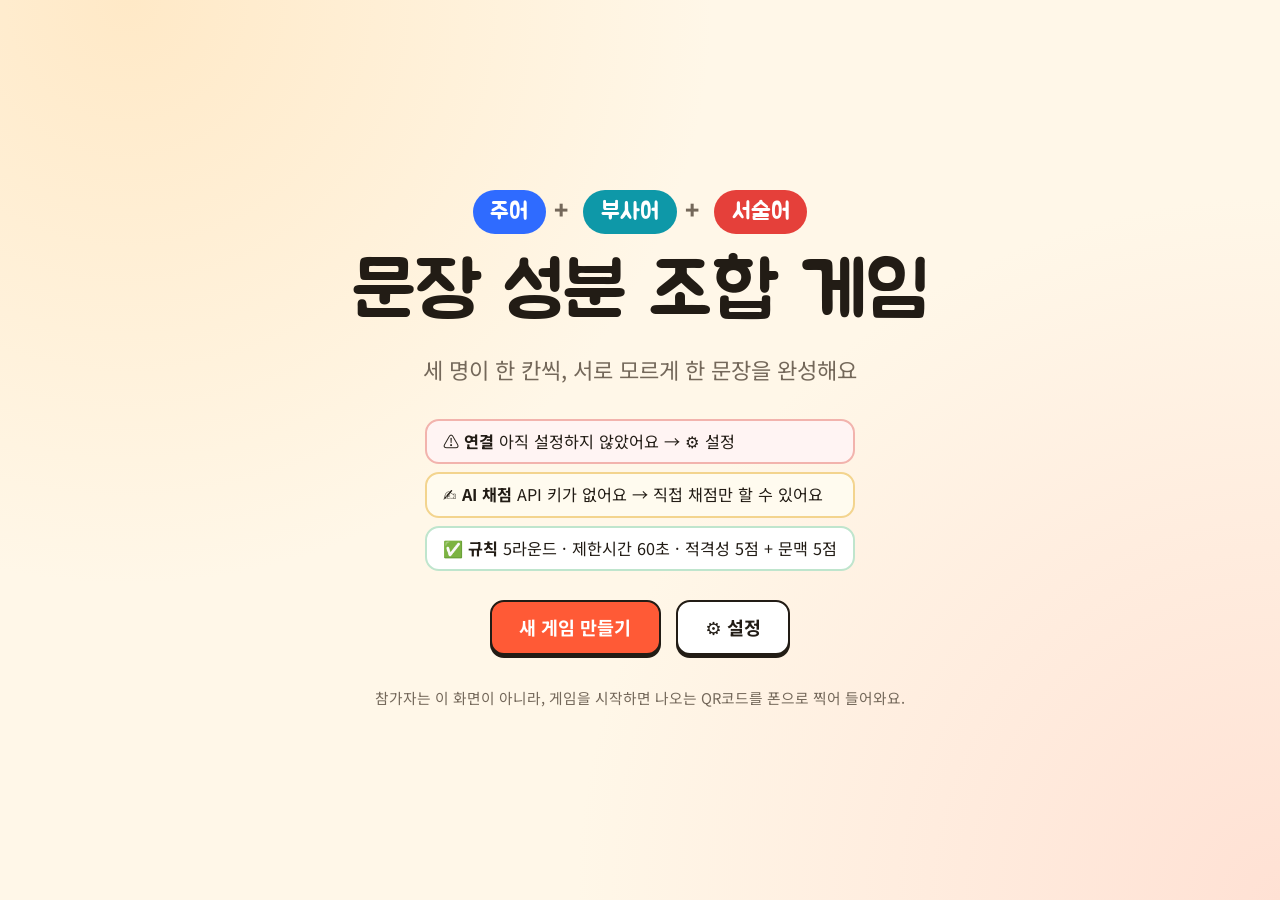
==== index.html @ 021e95ff "Add sentence-component combination game (host + phone) Classroom self-introduction game: a projector" ====
<!doctype html>
<html lang="ko">
<head>
  <meta charset="utf-8">
  <meta name="viewport" content="width=device-width, initial-scale=1">
  <title>문장 성분 조합 게임 · 진행 화면</title>
  <link rel="preconnect" href="https://fonts.googleapis.com">
  <link rel="preconnect" href="https://fonts.gstatic.com" crossorigin>
  <link rel="stylesheet" href="https://fonts.googleapis.com/css2?family=Jua&family=Noto+Sans+KR:wght@400;700;900&display=swap">
  <link rel="stylesheet" href="css/style.css">
</head>
<body class="host" data-view="home">
  <!-- 진행 중일 때 위쪽 작은 도구 막대 -->
  <header id="topbar" class="topbar" hidden></header>

  <!-- 메인 무대 -->
  <main id="stage" class="stage"></main>

  <!-- 다른 창에서 진행 중일 때 -->
  <div id="passive" class="overlay" hidden>
    <div class="modal modal-small">
      <h2>다른 창에서 진행 중이에요</h2>
      <p>이 방은 다른 브라우저 탭(또는 다른 컴퓨터)의 진행 화면이 맡고 있어요.<br>타이머와 봇이 두 번 돌지 않도록 한 화면에서만 진행해요.</p>
      <div class="modal-actions">
        <button class="btn btn-primary" data-act="takeover">이 창에서 진행하기</button>
      </div>
    </div>
  </div>

  <div id="modal" class="overlay" hidden></div>
  <div id="toast" class="toast" hidden></div>

  <script src="lib/qrcode.js"></script>
  <script src="js/common.js"></script>
  <script src="js/store.js"></script>
  <script src="js/ai.js"></script>
  <script src="js/host.js"></script>
</body>
</html>
---- css/style.css ----
/* 문장 성분 조합 게임 — 호스트(빔프로젝터)와 참가자(폰) 공통 스타일 */
:root {
  --bg: #FFF7E8;
  --bg2: #FCEBD0;
  --card: #FFFFFF;
  --ink: #221C15;
  --muted: #74685A;
  --line: #EADBC2;
  --accent: #FF5A36;
  --accent-dark: #E04522;
  --ok: #1F9D55;
  --warn: #B86E00;
  --bad: #D63A2F;
  /* 문장 성분 색 */
  --p-subj: #2F6BFF;
  --p-pred: #E5403A;
  --p-obj: #15A058;
  --p-comp: #8A4FE0;
  --p-adn: #EC8600;
  --p-adv: #0E98A8;
  --p-ind: #6B7280;
  --radius: 18px;
  --shadow: 0 4px 0 rgba(34, 28, 21, .07), 0 12px 28px rgba(34, 28, 21, .08);
  --font: 'Noto Sans KR', 'Apple SD Gothic Neo', 'Malgun Gothic', system-ui, sans-serif;
  --display: 'Jua', 'Noto Sans KR', 'Apple SD Gothic Neo', 'Malgun Gothic', sans-serif;
}

* { box-sizing: border-box; }
html, body { margin: 0; padding: 0; }
body {
  background: var(--bg);
  color: var(--ink);
  font-family: var(--font);
  line-height: 1.45;
  -webkit-font-smoothing: antialiased;
  word-break: keep-all;
  overflow-wrap: anywhere;
}
[hidden] { display: none !important; }
button, input, select, textarea { font: inherit; color: inherit; }
.muted { color: var(--muted); }
.small { font-size: .85em; }

/* 성분 색 */
.part-subj { --pc: var(--p-subj); }
.part-pred { --pc: var(--p-pred); }
.part-obj  { --pc: var(--p-obj); }
.part-comp { --pc: var(--p-comp); }
.part-adn  { --pc: var(--p-adn); }
.part-adv  { --pc: var(--p-adv); }
.part-ind  { --pc: var(--p-ind); }
.part-etc  { --pc: var(--muted); }

.chip {
  display: inline-flex; align-items: center; gap: .25em;
  padding: .2em .75em;
  border-radius: 999px;
  background: var(--pc, var(--muted));
  color: #fff;
  font-family: var(--display);
  font-weight: 400;
  white-space: nowrap;
}
.plus { margin: 0 .35em; color: var(--muted); font-weight: 900; }

/* 버튼 */
.btn {
  display: inline-flex; align-items: center; justify-content: center; gap: .4em;
  padding: .6em 1.2em;
  border: 2px solid var(--ink);
  border-radius: 14px;
  background: var(--card);
  color: var(--ink);
  font-weight: 700;
  cursor: pointer;
  box-shadow: 0 3px 0 var(--ink);
  transition: transform .06s, box-shadow .06s, background .15s;
  white-space: nowrap;
}
.btn:hover { background: #FFF1E6; }
.btn:active { transform: translateY(3px); box-shadow: 0 0 0 var(--ink); }
.btn:disabled { opacity: .45; cursor: not-allowed; transform: none; box-shadow: 0 3px 0 var(--ink); }
.btn-primary { background: var(--accent); color: #fff; border-color: var(--ink); }
.btn-primary:hover { background: var(--accent-dark); }
.btn-lg { font-size: 1.25em; padding: .65em 1.5em; }
.btn-sm { font-size: .9em; padding: .4em .8em; border-radius: 10px; box-shadow: 0 2px 0 var(--ink); }
.btn-xs { font-size: .85em; padding: .15em .55em; border-radius: 8px; box-shadow: 0 2px 0 var(--ink); }
.btn-block { width: 100%; }
.btn-ghost { border-color: var(--line); box-shadow: none; background: transparent; color: var(--muted); }

.spinner {
  display: inline-block; width: 1.2em; height: 1.2em;
  border: .2em solid var(--line); border-top-color: var(--accent);
  border-radius: 50%; animation: spin .8s linear infinite; vertical-align: -.2em;
}
@keyframes spin { to { transform: rotate(360deg); } }
@keyframes pop { from { opacity: 0; transform: translateY(14px) scale(.96); } to { opacity: 1; transform: none; } }
@keyframes pulse { 50% { transform: scale(1.06); } }

.toast {
  position: fixed; left: 50%; bottom: 24px; transform: translateX(-50%);
  background: var(--ink); color: #fff;
  padding: .7em 1.2em; border-radius: 12px;
  z-index: 100; max-width: min(92vw, 720px); text-align: center;
  box-shadow: 0 10px 30px rgba(0, 0, 0, .25);
  animation: pop .2s ease-out;
}
.toast-error { background: var(--bad); }
body.host .toast { top: 3.2em; bottom: auto; right: 1em; left: auto; transform: none; }
.toast-warn { background: var(--warn); }

.conn-banner {
  position: sticky; top: 0; z-index: 50;
  background: var(--bad); color: #fff; text-align: center; padding: .5em;
  font-weight: 700;
}

/* =========================================================== 호스트 */
body.host {
  font-size: clamp(14px, 1.15vw, 30px);
  min-height: 100vh;
  overflow: hidden;
  background:
    radial-gradient(circle at 10% 0%, #FFE9C7 0, transparent 40%),
    radial-gradient(circle at 100% 100%, #FFE1D4 0, transparent 45%),
    var(--bg);
}
body.host[data-view="home"] { overflow: auto; }

.topbar {
  position: fixed; top: 0; left: 0; right: 0; z-index: 20;
  display: flex; justify-content: space-between; align-items: center; gap: 1em;
  padding: .35em .8em;
  font-size: max(12px, .75em);
  background: rgba(255, 247, 232, .85);
  border-bottom: 1px solid var(--line);
  backdrop-filter: blur(6px);
}
.tb-left, .tb-right { display: flex; gap: .4em; align-items: center; flex-wrap: wrap; }
.tb-item { padding: .15em .6em; border-radius: 8px; background: var(--card); border: 1px solid var(--line); }
.tb-local { background: #FFF1C2; border-color: #F0D27A; }
.tb-bad { background: var(--bad); color: #fff; border-color: var(--bad); animation: pulse 1s infinite; }
.tb-btn {
  border: 1px solid var(--line); background: var(--card); border-radius: 8px;
  padding: .2em .6em; cursor: pointer;
}
.tb-btn:hover { background: #FFF1E6; }

.stage {
  height: 100vh;
  padding: calc(2.6em + 1vh) 3vw 2.5vh;
  display: flex; flex-direction: column;
}
body.host[data-view="home"] .stage { height: auto; min-height: 100vh; padding-top: 4vh; }
.stage > section { flex: 1; min-height: 0; display: flex; flex-direction: column; }
[data-fit] { position: relative; }

.stage-title { font-family: var(--display); font-weight: 400; font-size: 3.2em; margin: 0; text-align: center; line-height: 1.2; }
.stage-sub { text-align: center; color: var(--muted); font-size: 1.3em; margin: .3em 0 0; }
.stage-actions { display: flex; justify-content: center; gap: 1em; margin-top: auto; padding-top: 1.5vh; flex-wrap: wrap; }

/* 처음 화면 */
.home { align-items: center; justify-content: center; text-align: center; gap: 1.2em; padding: 2vh 0; }
.home-chips { font-size: 1.6em; }
.home-title { font-family: var(--display); font-weight: 400; font-size: clamp(36px, 5.2em, 130px); margin: 0; line-height: 1.1; }
.home-sub { font-size: 1.5em; color: var(--muted); margin: 0; }
.home-checks { display: grid; gap: .5em; text-align: left; margin-top: 1em; font-size: 1.1em; }
.check { background: var(--card); border: 2px solid var(--line); border-radius: 14px; padding: .55em 1em; }
.check.ok { border-color: #BFE5CD; }
.check.warn { border-color: #F3D48E; background: #FFFBEF; }
.check.bad { border-color: #F2B3AD; background: #FFF4F3; }
.home-actions { display: flex; gap: 1em; margin-top: .8em; }
.home-foot { color: var(--muted); }

/* 대기실 */
.lobby { flex-direction: row !important; gap: 4vw; align-items: stretch; }
.lobby-left { display: flex; flex-direction: column; align-items: center; justify-content: center; flex: 0 0 auto; }
.qr {
  background: #fff; border-radius: 24px; padding: 1.2vh;
  box-shadow: var(--shadow); border: 3px solid var(--ink);
  width: min(58vh, 40vw); aspect-ratio: 1;
}
.qr svg { width: 100%; height: 100%; display: block; }
.lobby-join { font-size: 1.6em; font-weight: 700; margin: .8em 0 .2em; }
.lobby-code { font-size: 1.3em; color: var(--muted); margin: 0; }
.lobby-code b { font-family: var(--display); font-size: 1.6em; color: var(--ink); letter-spacing: .1em; }
.lobby-right { flex: 1; display: flex; flex-direction: column; min-width: 0; }
.lobby-title { font-family: var(--display); font-weight: 400; font-size: 3.6em; margin: 0; line-height: 1.15; }
.lobby-count { font-size: 2em; margin: .2em 0 .5em; }
.lobby-count b { font-family: var(--display); font-size: 1.8em; color: var(--accent); font-weight: 400; }
.name-cloud { display: flex; flex-wrap: wrap; gap: .5em; align-content: flex-start; overflow: auto; flex: 1; min-height: 0; }
.name-chip {
  font-size: 1.45em; font-weight: 700; padding: .25em .8em;
  background: var(--card); border: 2px solid var(--ink); border-radius: 999px;
  animation: pop .3s ease-out both;
}

/* 조 발표 */
.teams .stage-title { margin-top: 1vh; }
.team-grid {
  display: grid; grid-template-columns: repeat(var(--cols, 3), minmax(0, 1fr)); grid-auto-rows: minmax(0, 1fr);
  gap: 1.4vh 1.2vw; margin-top: 2vh; flex: 1; min-height: 0; overflow: auto;
}
.team-card {
  background: var(--card); border: 3px solid var(--ink); border-radius: var(--radius);
  padding: .45em .8em .6em; box-shadow: var(--shadow);
  display: flex; flex-direction: column; align-items: center; justify-content: center; gap: .2em;
  overflow: hidden;
  animation: pop .35s ease-out both; animation-delay: calc(var(--i) * 60ms);
}
.team-no { font-family: var(--display); font-size: 1.6em; color: var(--accent); line-height: 1.1; }
.team-names { display: flex; flex-wrap: wrap; justify-content: center; gap: .25em .7em; font-size: 1.2em; font-weight: 700; }

/* 라운드 입력 */
.round { align-items: center; text-align: center; }
.round-no { font-family: var(--display); font-size: 2em; color: var(--accent); letter-spacing: .05em; }
.round-no small { color: var(--muted); font-size: .6em; }
.round-no-sm { font-size: 1.4em; }
.situation {
  font-family: var(--display); font-size: 3.4em; line-height: 1.3;
  max-width: 85vw; margin: .3em auto .4em;
  padding: .4em .9em; background: var(--card); border-radius: 24px; border: 3px solid var(--ink);
  box-shadow: var(--shadow);
}
.situation-sm { font-size: 1.6em; margin: 0; padding: .3em .8em; border-width: 2px; box-shadow: none; }
.structure { font-size: 2.6em; margin: .2em 0 .4em; }
.chip-lg { padding: .15em .8em; }
.timer-wrap { display: flex; flex-direction: column; align-items: center; gap: .4em; }
.timer { font-family: var(--display); font-size: 7em; line-height: 1; min-width: 2.5em; }
.timer.urgent { color: var(--bad); animation: pulse 1s infinite; }
.timer-bar { width: 40vw; height: 14px; background: var(--line); border-radius: 99px; overflow: hidden; }
.timer-bar > div { height: 100%; background: var(--accent); width: 100%; transition: width .25s linear; }
.progress { margin-top: 1.2vh; width: 100%; }
.progress-total { font-size: 1.3em; margin-bottom: .4em; }
.progress-total b { font-family: var(--display); font-size: 1.4em; color: var(--accent); font-weight: 400; }
.progress-teams { display: flex; flex-wrap: wrap; justify-content: center; gap: .5em; }
.pt { display: inline-flex; align-items: center; gap: .25em; background: var(--card); border: 2px solid var(--line); border-radius: 12px; padding: .2em .6em; font-size: 1.1em; }
.pt b { margin-right: .2em; }
.pt i { width: .8em; height: .8em; border-radius: 50%; background: var(--line); display: inline-block; }
.pt i.on { background: var(--ok); }
.pt i.gone { background: transparent; border: 2px dashed var(--line); }
.pt-done { border-color: var(--ok); background: #EFFAF3; }

/* 문장 카드(공개, 결과) */
.reveal-head { display: flex; align-items: center; gap: 1em; justify-content: center; }
.sgrid {
  display: grid; grid-template-columns: repeat(var(--cols, 2), minmax(0, 1fr)); grid-auto-rows: minmax(0, 1fr);
  gap: 1.2vh 1.2vw; margin-top: 1.5vh; flex: 1; min-height: 0; overflow: auto;
}
.scard {
  background: var(--card); border: 3px solid var(--ink); border-radius: var(--radius);
  padding: .5em .7em .55em; box-shadow: var(--shadow);
  display: flex; flex-direction: column; gap: .35em; min-height: 0; overflow: hidden;
  animation: pop .4s ease-out both; animation-delay: calc(var(--i) * 140ms);
}
.scard-top { display: flex; align-items: center; gap: .6em; }
.team-tag { font-family: var(--display); font-size: 1.25em; background: var(--ink); color: #fff; padding: .05em .6em; border-radius: 10px; }
.score-badge { font-family: var(--display); font-size: 1.5em; color: var(--accent); margin-left: auto; order: 2; }
.score-detail { color: var(--muted); font-size: .95em; order: 1; margin-left: auto; }
.pieces { display: flex; gap: .45em; flex: 1 0 auto; }
.piece {
  flex: 1 1 0; min-width: 0;
  display: flex; flex-direction: column; align-items: center; justify-content: center; text-align: center;
  border-radius: 12px; padding: .3em .35em;
  background: color-mix(in srgb, var(--pc) 10%, white);
  border: 2px solid var(--pc);
}
.piece-part { font-size: .8em; font-weight: 700; color: var(--pc); }
.piece-text { font-size: 1.75em; font-weight: 900; line-height: 1.2; }
.piece-who { font-size: .95em; color: var(--muted); margin-top: .1em; font-weight: 700; }
.piece.is-empty { background: repeating-linear-gradient(45deg, #fff, #fff 6px, #F5EFE4 6px, #F5EFE4 12px); border-style: dashed; }
.piece.is-empty .piece-text { color: #B9AC98; font-weight: 700; font-size: 1.3em; }
.scard-reason { font-size: 1.1em; color: var(--ink); background: var(--bg); border-radius: 10px; padding: .25em .6em; }

/* 채점표 */
.scoring-head { display: flex; flex-direction: column; align-items: center; gap: .5em; }
.ai-status { font-size: 1.2em; padding: .4em 1em; border-radius: 12px; background: var(--card); border: 2px solid var(--line); text-align: center; }
.ai-status.ok { border-color: #BFE5CD; background: #EFFAF3; }
.ai-status.error { border-color: #F2B3AD; background: #FFF4F3; color: var(--bad); }
.ai-status.loading { border-color: #F3D48E; background: #FFFBEF; }
.table-wrap { flex: 1; min-height: 0; overflow: auto; margin-top: 1.5vh; }
.score-table, .all-table { width: 100%; border-collapse: separate; border-spacing: 0 .3em; }
.score-table th, .all-table th { color: var(--muted); font-weight: 700; text-align: left; padding: 0 .5em; font-size: .85em; }
.score-table th small, .all-table th small { font-weight: 400; margin-left: .15em; }
.score-table td, .all-table td { background: var(--card); padding: .25em .5em; border-top: 2px solid var(--line); border-bottom: 2px solid var(--line); vertical-align: middle; }
.score-table td:first-child, .all-table td:first-child { border-left: 2px solid var(--line); border-radius: 12px 0 0 12px; }
.score-table td:last-child, .all-table td:last-child { border-right: 2px solid var(--line); border-radius: 0 12px 12px 0; }
.st-team { font-family: var(--display); font-size: 1.3em; white-space: nowrap; }
.st-sent { font-weight: 700; font-size: 1.15em; }
.st-sum { font-family: var(--display); font-size: 1.4em; color: var(--accent); text-align: center; white-space: nowrap; }
.w { color: var(--pc); border-bottom: 3px solid var(--pc); padding: 0 .05em; }
.w.is-empty { color: #B9AC98; border-bottom-style: dashed; }
.score-table input.num { width: 2.6em; font-size: 1.2em; text-align: center; padding: .05em; border: 2px solid var(--ink); border-radius: .4em; }
.score-table input.reason { width: 100%; min-width: 12em; padding: .3em .5em; border: 2px solid var(--line); border-radius: 10px; }

/* 순위 */
.rank-list {
  list-style: none; padding: 0; margin: 2vh auto 0; width: min(100%, 1500px);
  display: flex; flex-direction: column; gap: .7vh; flex: 1; min-height: 0; overflow: auto;
}
/* 넘쳐도 위가 잘리지 않게 auto 여백으로 가운데 맞춤 */
.rank-row:first-child { margin-top: auto; }
.rank-row:last-child { margin-bottom: auto; }
.rank-row {
  display: grid; grid-template-columns: 1.6em 2.6em minmax(6em, 1.2fr) 2fr 3.2em 2.4em; align-items: center; gap: .7em;
  background: var(--card); border: 2px solid var(--line); border-radius: .5em; padding: .3em .7em;
  line-height: 1.2;
  animation: pop .4s ease-out both; animation-delay: calc(var(--i) * 90ms);
}
.rank-row.is-first { border: 3px solid var(--accent); background: #FFF3EC; }
.rank-no { font-family: var(--display); font-size: 1.4em; text-align: center; }
.rank-team { font-family: var(--display); font-size: 1.2em; }
.rank-names { color: var(--muted); font-size: .75em; overflow: hidden; text-overflow: ellipsis; white-space: nowrap; }
.rank-bar { height: .7em; background: var(--bg2); border-radius: 99px; overflow: hidden; }
.rank-bar > span { display: block; height: 100%; background: var(--accent); border-radius: 99px; animation: grow .9s ease-out both; transform-origin: left; }
@keyframes grow { from { transform: scaleX(0); } }
.rank-total { font-family: var(--display); font-size: 1.15em; text-align: right; }
.rank-delta { color: var(--ok); font-weight: 900; font-size: .85em; }

/* 최종 */
.final-tabs { display: flex; justify-content: center; gap: .8em; }
.final-body { flex: 1; min-height: 0; display: flex; flex-direction: column; margin-top: 1.5vh; }
.winner { text-align: center; animation: pop .5s ease-out both; }
.winner-emoji { font-size: 4.5em; line-height: 1; margin-bottom: .2em; animation: pulse 1.6s infinite; }
.winner-title { font-family: var(--display); font-size: 4.2em; color: var(--accent); line-height: 1.15; }
.winner-names { font-size: 1.6em; font-weight: 700; }
.winner-score { font-size: 1.3em; color: var(--muted); }
.final-rank { flex-direction: row !important; gap: 3vw; align-items: stretch; }
.final-rank .winner { flex: 0 0 34%; display: flex; flex-direction: column; justify-content: center; }
.final-rank .rank-list { margin: 0; }
.story-tabs { display: flex; justify-content: center; flex-wrap: wrap; gap: .4em; }
.story { flex: 1; min-height: 0; overflow: auto; margin-top: 1.5vh; background: var(--card); border: 3px solid var(--ink); border-radius: var(--radius); padding: 1em 1.4em; box-shadow: var(--shadow); }
.story-head { font-size: 1.8em; font-family: var(--display); margin-bottom: .3em; }
.story-head b { font-weight: 400; color: var(--accent); }
.story-head .muted { font-family: var(--font); font-size: .6em; margin-left: .5em; }
.story-line { padding: .45em 0; border-top: 1px dashed var(--line); }
.story-sit { color: var(--muted); font-size: 1.15em; }
.story-sent { font-size: 2em; font-weight: 900; line-height: 1.35; }
.story-score { font-family: var(--display); font-weight: 400; color: var(--accent); font-size: .7em; margin-left: .5em; }
.story-nav { display: flex; justify-content: space-between; margin-top: .8em; }
.all-table { font-size: 1em; }
.all-table td { font-weight: 700; }
.mini-score { color: var(--accent); font-weight: 900; white-space: nowrap; }

/* 모달 */
.overlay {
  position: fixed; inset: 0; z-index: 40;
  background: rgba(34, 28, 21, .45);
  display: flex; align-items: center; justify-content: center; padding: 3vh 3vw;
}
.modal {
  background: var(--bg); border: 3px solid var(--ink); border-radius: 22px;
  box-shadow: 0 20px 60px rgba(0, 0, 0, .3);
  width: min(560px, 100%); max-height: 100%; display: flex; flex-direction: column;
  font-size: 16px;
}
.modal-wide { width: min(980px, 100%); }
.modal-small { padding: 1.5em; text-align: center; }
.modal-small h2 { margin-top: 0; }
.modal-head { display: flex; align-items: center; justify-content: space-between; padding: .9em 1.2em .5em; }
.modal-head h2 { margin: 0; font-family: var(--display); font-weight: 400; font-size: 1.6em; }
.modal-head .x { border: 0; background: none; font-size: 1.4em; cursor: pointer; }
.modal-body { padding: 0 1.2em 1em; overflow: auto; }
.modal-actions { display: flex; justify-content: flex-end; gap: .6em; padding: .8em 1.2em 1.1em; border-top: 1px solid var(--line); }
.modal-small .modal-actions { justify-content: center; border: 0; }
.modal-qr { width: min(720px, 100%); }
.qr-big { width: min(62vh, 86vw); margin: 0 auto; }
.qr-url { font-size: 12px; color: var(--muted); text-align: center; word-break: break-all; padding: 0 1.2em; }

.settings section { background: var(--card); border: 2px solid var(--line); border-radius: 16px; padding: .8em 1em; margin-bottom: .9em; }
.settings h3 { margin: 0 0 .5em; font-size: 1.1em; }
.settings h3 small { font-weight: 400; color: var(--muted); }
.field { margin: .5em 0; }
.field.indent { margin-left: 1.8em; }
.field > label { display: block; font-weight: 700; margin-bottom: .25em; }
.field > label small { font-weight: 400; color: var(--muted); }
.row { display: flex; gap: .5em; align-items: center; flex-wrap: wrap; }
.settings input[type=url], .settings input[type=password], .settings input[type=text], .settings select, .settings textarea {
  flex: 1; min-width: 12em; padding: .5em .7em; border: 2px solid var(--line); border-radius: 10px; background: #fff;
}
.settings textarea { width: 100%; resize: vertical; }
.settings input[type=number] { width: 5em; padding: .4em; border: 2px solid var(--line); border-radius: 10px; text-align: center; }
.rules label { margin-right: 1em; }
.radio { display: flex; gap: .6em; align-items: flex-start; margin: .4em 0; cursor: pointer; }
.radio input { margin-top: .35em; }
.result { margin: .3em 0 0; min-height: 1.2em; font-size: .95em; }
.result.ok { color: var(--ok); }
.result.bad { color: var(--bad); }
.re-row { display: flex; gap: .6em; align-items: flex-start; padding: .6em 0; border-top: 1px dashed var(--line); }
.re-row:first-child { border-top: 0; }
.re-no { font-family: var(--display); font-size: 1.4em; width: 1.4em; text-align: center; color: var(--accent); }
.re-main { flex: 1; display: flex; flex-direction: column; gap: .4em; }
.re-parts { display: flex; align-items: center; gap: .3em; flex-wrap: wrap; }
.re-parts select { min-width: 0 !important; flex: 0 0 auto !important; padding: .3em .4em !important; }
.re-del { margin-top: .3em; }
.check-line { display: flex; gap: .5em; align-items: center; margin: .6em 0; }
.bot-row { display: flex; gap: .4em; align-items: center; flex-wrap: wrap; font-weight: 700; }
.pp-count { margin: .6em 0; }
.pp-team { margin: .4em 0; display: flex; flex-wrap: wrap; gap: .35em; align-items: center; }
.pp-team > b { min-width: 4em; }
.pp-chip { display: inline-flex; align-items: center; gap: .3em; background: var(--card); border: 2px solid var(--line); border-radius: 999px; padding: .1em .3em .1em .7em; }
.pp-chip.is-bot { background: #F1F4FF; }
.pp-x { border: 0; background: var(--line); border-radius: 50%; width: 1.4em; height: 1.4em; cursor: pointer; font-size: .8em; }
.pp-x:hover { background: var(--bad); color: #fff; }

/* =========================================================== 참가자(폰) */
body.player { font-size: 17px; min-height: 100vh; min-height: 100dvh; }
.p-wrap { max-width: 520px; margin: 0 auto; padding: 14px 16px 40px; display: flex; flex-direction: column; gap: 14px; }
.p-card { background: var(--card); border: 2px solid var(--ink); border-radius: 20px; padding: 18px; box-shadow: 0 4px 0 var(--ink); }
.p-center { text-align: center; }
.p-center h2 { font-family: var(--display); font-weight: 400; font-size: 1.8em; margin: .1em 0 .2em; }
.p-center p { margin: .3em 0; color: var(--muted); }
.big-emoji { font-size: 3.2em; line-height: 1.1; }
.p-look { animation: pop .3s ease-out both; }
.p-hero { text-align: center; padding: 18px 0 4px; }
.p-logo { font-family: var(--display); font-size: 2.4em; line-height: 1.1; }
.p-sub { color: var(--muted); margin: .5em 0 0; }
.p-label { display: block; font-weight: 900; font-size: 1.15em; margin-bottom: .4em; }
.p-input {
  width: 100%; font-size: 20px; padding: .6em .7em;
  border: 2px solid var(--ink); border-radius: 14px; background: #fff;
  outline: none;
}
.p-input:focus { border-color: var(--accent); box-shadow: 0 0 0 4px rgba(255, 90, 54, .18); }
.p-help { color: var(--muted); font-size: .85em; margin: .4em 0 .9em; }
.p-error { color: var(--bad); font-weight: 700; margin: 0 0 .8em; }
.p-note { background: #FFF4F3; color: var(--bad); border-radius: 10px; padding: .5em .7em; margin: 0 0 .8em; font-weight: 700; }
.p-room { text-align: center; color: var(--muted); font-size: .9em; }
.p-room b { letter-spacing: .1em; color: var(--ink); }
.p-top { display: flex; align-items: center; justify-content: space-between; }
.p-me { font-weight: 900; font-size: 1.1em; }
.team-pill { font-family: var(--display); background: var(--ink); color: #fff; padding: .15em .8em; border-radius: 999px; font-size: 1.15em; }
.p-kicker { margin: 0 !important; }
.p-team { background: var(--bg); border-radius: 16px; padding: 12px; text-align: center; }
.p-team-no { font-family: var(--display); font-size: 2.6em; color: var(--accent); line-height: 1.1; }
.p-team-list { list-style: none; padding: 0; margin: .3em 0 0; display: flex; flex-wrap: wrap; justify-content: center; gap: .35em; }
.p-team-list li { background: #fff; border: 2px solid var(--line); border-radius: 999px; padding: .1em .7em; font-weight: 700; }
.p-team-list li.is-me { border-color: var(--accent); }
.p-timer { position: sticky; top: 0; z-index: 5; text-align: center; font-family: var(--display); font-size: 1.5em; background: var(--bg); padding: 4px 0; }
.p-timer:empty { display: none; }
.p-timer.urgent { color: var(--bad); }
.p-round { text-align: center; color: var(--accent); font-family: var(--display); font-size: 1.1em; margin-bottom: -6px; }
.p-situation { text-align: center; color: var(--muted); font-size: .95em; padding: 0 6px; }
.p-chips { display: flex; justify-content: center; align-items: center; flex-wrap: wrap; gap: 2px; font-size: .95em; }
.p-chips .chip.is-other { opacity: .35; }
.p-chips .chip.is-mine { box-shadow: 0 0 0 3px #fff, 0 0 0 5px var(--pc); }
.p-field { margin-bottom: 14px; }
.p-field-label { display: flex; align-items: baseline; gap: .5em; margin-bottom: .2em; }
.p-part { font-family: var(--display); font-size: 1.7em; color: var(--pc); }
.p-q { font-weight: 700; color: var(--ink); }
.p-hint { margin: 0 0 .5em; font-size: .9em; color: var(--muted); }
.p-field .p-input { border-color: var(--pc); }
.p-tip { font-size: .85em; color: var(--muted); margin: 0 0 12px; }
.p-done { margin: 12px 0; display: flex; flex-direction: column; gap: 6px; align-items: center; }
.p-done-item { font-weight: 900; font-size: 1.2em; }
.p-done-item .chip { font-size: .75em; }
.p-score { margin-top: 10px; font-size: 1.15em; }
.p-score b { color: var(--accent); }

@media (max-width: 380px) {
  body.player { font-size: 16px; }
  .p-wrap { padding: 10px 12px 30px; }
}

/* 노트북 화면이 작을 때(창 크기) 대기실 세로 배치 */
@media (max-aspect-ratio: 1/1) {
  .lobby { flex-direction: column !important; }
  .qr { width: min(46vh, 80vw); }
}
.final-tabs { align-items: center; }
.final-del { position: absolute; right: 3vw; border-color: var(--line); box-shadow: none; color: var(--muted); }
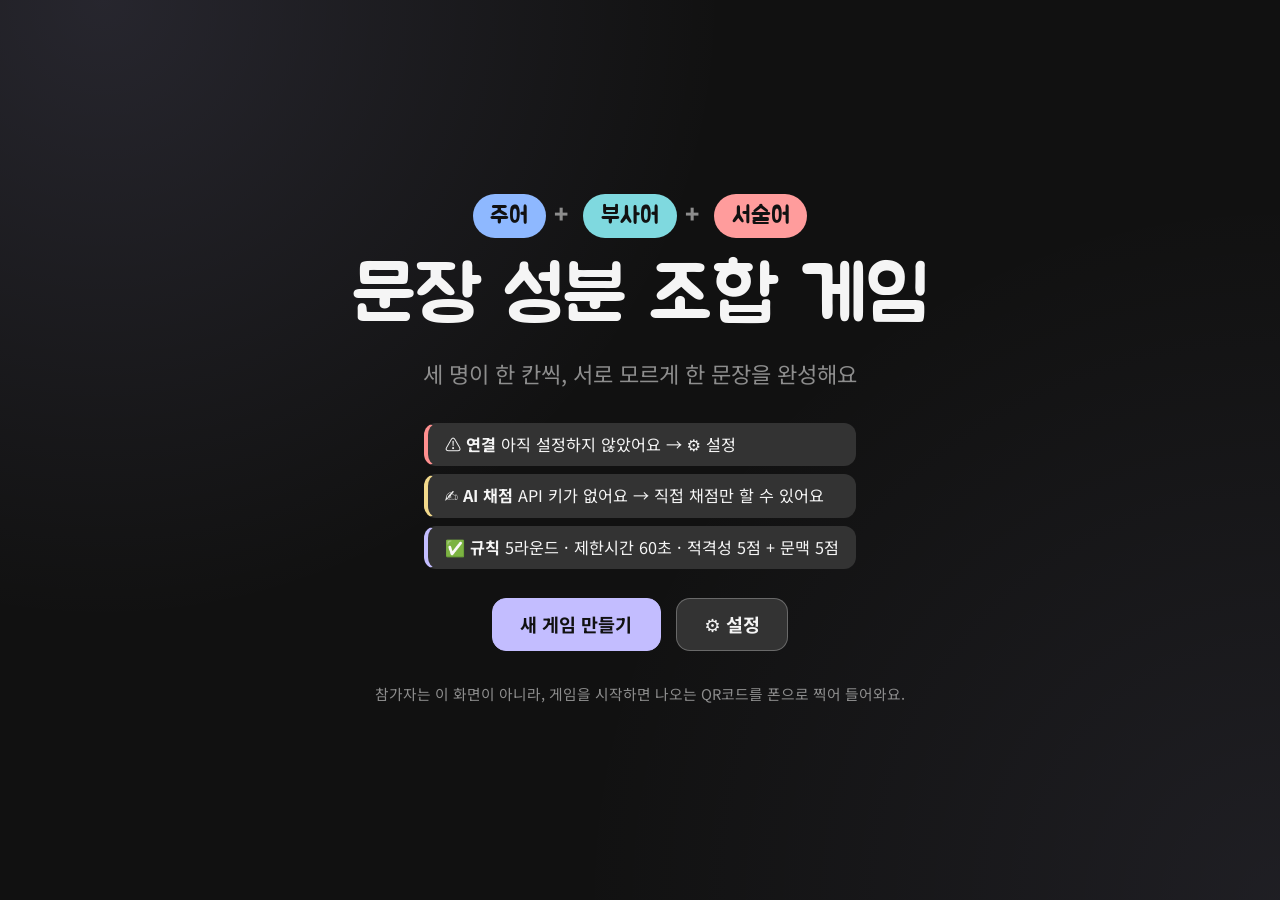
==== commit 5a49e29b: "Restyle to dark palette with lavender accent Use #111111 / #333333 / #8d8d8d / #F5F5F5 with #C3BDFF " ====
--- a/index.html
+++ b/index.html
@@ -3,6 +3,7 @@
 <head>
   <meta charset="utf-8">
   <meta name="viewport" content="width=device-width, initial-scale=1">
+  <meta name="theme-color" content="#111111">
   <title>문장 성분 조합 게임 · 진행 화면</title>
   <link rel="preconnect" href="https://fonts.googleapis.com">
   <link rel="preconnect" href="https://fonts.gstatic.com" crossorigin>
--- a/css/style.css
+++ b/css/style.css
@@ -1,26 +1,33 @@
-/* 문장 성분 조합 게임 — 호스트(빔프로젝터)와 참가자(폰) 공통 스타일 */
+/* 문장 성분 조합 게임 — 호스트(빔프로젝터)와 참가자(폰) 공통 스타일
+ * 팔레트: #111111 바탕 · #333333 면 · #8d8d8d 보조 글자 · #F5F5F5 글자 · #C3BDFF 포인트 */
 :root {
-  --bg: #FFF7E8;
-  --bg2: #FCEBD0;
-  --card: #FFFFFF;
-  --ink: #221C15;
-  --muted: #74685A;
-  --line: #EADBC2;
-  --accent: #FF5A36;
-  --accent-dark: #E04522;
-  --ok: #1F9D55;
-  --warn: #B86E00;
-  --bad: #D63A2F;
-  /* 문장 성분 색 */
-  --p-subj: #2F6BFF;
-  --p-pred: #E5403A;
-  --p-obj: #15A058;
-  --p-comp: #8A4FE0;
-  --p-adn: #EC8600;
-  --p-adv: #0E98A8;
-  --p-ind: #6B7280;
+  color-scheme: dark;
+  --bg: #111111;          /* 바탕 */
+  --card: #333333;        /* 카드·버튼 면 */
+  --inset: #111111;       /* 카드 안쪽 칸 */
+  --ink: #F5F5F5;         /* 글자 */
+  --muted: #8d8d8d;       /* 보조 글자(바탕 위) */
+  --soft: rgba(245, 245, 245, .68); /* 보조 글자(카드 위) */
+  --line: rgba(245, 245, 245, .12);
+  --line-strong: rgba(245, 245, 245, .28);
+  --accent: #C3BDFF;      /* 포인트 */
+  --accent-ink: #111111;  /* 포인트 위 글자 */
+  --accent-hover: #D4CFFF;
+  --accent-dim: rgba(195, 189, 255, .16);
+  /* 상태(꼭 필요한 곳에만) */
+  --ok: #C3BDFF;
+  --warn: #F2D98B;
+  --bad: #FF8F8F;
+  /* 문장 성분 색 — 어두운 바탕에 맞춘 파스텔 */
+  --p-subj: #8EB8FF;
+  --p-pred: #FF9C9C;
+  --p-obj: #8FDCB0;
+  --p-comp: #E7A8FF;
+  --p-adn: #FFC98A;
+  --p-adv: #7FD9DF;
+  --p-ind: #B5B5B5;
   --radius: 18px;
-  --shadow: 0 4px 0 rgba(34, 28, 21, .07), 0 12px 28px rgba(34, 28, 21, .08);
+  --shadow: 0 10px 30px rgba(0, 0, 0, .45);
   --font: 'Noto Sans KR', 'Apple SD Gothic Neo', 'Malgun Gothic', system-ui, sans-serif;
   --display: 'Jua', 'Noto Sans KR', 'Apple SD Gothic Neo', 'Malgun Gothic', sans-serif;
 }
@@ -35,9 +42,11 @@
   -webkit-font-smoothing: antialiased;
   word-break: keep-all;
   overflow-wrap: anywhere;
+  accent-color: var(--accent);
 }
 [hidden] { display: none !important; }
 button, input, select, textarea { font: inherit; color: inherit; }
+::selection { background: var(--accent); color: var(--accent-ink); }
 .muted { color: var(--muted); }
 .small { font-size: .85em; }
 
@@ -56,7 +65,7 @@
   padding: .2em .75em;
   border-radius: 999px;
   background: var(--pc, var(--muted));
-  color: #fff;
+  color: var(--accent-ink);
   font-family: var(--display);
   font-weight: 400;
   white-space: nowrap;
@@ -67,30 +76,31 @@
 .btn {
   display: inline-flex; align-items: center; justify-content: center; gap: .4em;
   padding: .6em 1.2em;
-  border: 2px solid var(--ink);
+  border: 1px solid var(--line-strong);
   border-radius: 14px;
   background: var(--card);
   color: var(--ink);
   font-weight: 700;
   cursor: pointer;
-  box-shadow: 0 3px 0 var(--ink);
-  transition: transform .06s, box-shadow .06s, background .15s;
+  transition: transform .06s, background .15s, border-color .15s;
   white-space: nowrap;
 }
-.btn:hover { background: #FFF1E6; }
-.btn:active { transform: translateY(3px); box-shadow: 0 0 0 var(--ink); }
-.btn:disabled { opacity: .45; cursor: not-allowed; transform: none; box-shadow: 0 3px 0 var(--ink); }
-.btn-primary { background: var(--accent); color: #fff; border-color: var(--ink); }
-.btn-primary:hover { background: var(--accent-dark); }
+.btn:hover { background: #3d3d3d; border-color: rgba(245, 245, 245, .4); }
+.btn:active { transform: translateY(1px); }
+.btn:focus-visible { outline: 3px solid var(--accent); outline-offset: 2px; }
+.btn:disabled { opacity: .4; cursor: not-allowed; transform: none; }
+.btn-primary { background: var(--accent); color: var(--accent-ink); border-color: var(--accent); }
+.btn-primary:hover { background: var(--accent-hover); border-color: var(--accent-hover); }
 .btn-lg { font-size: 1.25em; padding: .65em 1.5em; }
-.btn-sm { font-size: .9em; padding: .4em .8em; border-radius: 10px; box-shadow: 0 2px 0 var(--ink); }
-.btn-xs { font-size: .85em; padding: .15em .55em; border-radius: 8px; box-shadow: 0 2px 0 var(--ink); }
+.btn-sm { font-size: .9em; padding: .4em .8em; border-radius: 10px; }
+.btn-xs { font-size: .85em; padding: .15em .55em; border-radius: 8px; }
 .btn-block { width: 100%; }
-.btn-ghost { border-color: var(--line); box-shadow: none; background: transparent; color: var(--muted); }
+.btn-ghost { border-color: var(--line); background: transparent; color: var(--muted); }
+.btn-ghost:hover { background: var(--card); color: var(--ink); }
 
 .spinner {
   display: inline-block; width: 1.2em; height: 1.2em;
-  border: .2em solid var(--line); border-top-color: var(--accent);
+  border: .2em solid var(--card); border-top-color: var(--accent);
   border-radius: 50%; animation: spin .8s linear infinite; vertical-align: -.2em;
 }
 @keyframes spin { to { transform: rotate(360deg); } }
@@ -99,19 +109,19 @@
 
 .toast {
   position: fixed; left: 50%; bottom: 24px; transform: translateX(-50%);
-  background: var(--ink); color: #fff;
+  background: var(--ink); color: var(--bg);
   padding: .7em 1.2em; border-radius: 12px;
-  z-index: 100; max-width: min(92vw, 720px); text-align: center;
-  box-shadow: 0 10px 30px rgba(0, 0, 0, .25);
+  z-index: 100; max-width: min(92vw, 720px); text-align: center; font-weight: 700;
+  box-shadow: var(--shadow);
   animation: pop .2s ease-out;
 }
-.toast-error { background: var(--bad); }
+.toast-error { background: var(--bad); color: var(--accent-ink); }
+.toast-warn { background: var(--warn); color: var(--accent-ink); }
 body.host .toast { top: 3.2em; bottom: auto; right: 1em; left: auto; transform: none; }
-.toast-warn { background: var(--warn); }
 
 .conn-banner {
   position: sticky; top: 0; z-index: 50;
-  background: var(--bad); color: #fff; text-align: center; padding: .5em;
+  background: var(--bad); color: var(--accent-ink); text-align: center; padding: .5em;
   font-weight: 700;
 }
 
@@ -121,8 +131,8 @@
   min-height: 100vh;
   overflow: hidden;
   background:
-    radial-gradient(circle at 10% 0%, #FFE9C7 0, transparent 40%),
-    radial-gradient(circle at 100% 100%, #FFE1D4 0, transparent 45%),
+    radial-gradient(circle at 8% 0%, rgba(195, 189, 255, .12) 0, transparent 42%),
+    radial-gradient(circle at 100% 100%, rgba(195, 189, 255, .08) 0, transparent 45%),
     var(--bg);
 }
 body.host[data-view="home"] { overflow: auto; }
@@ -132,19 +142,19 @@
   display: flex; justify-content: space-between; align-items: center; gap: 1em;
   padding: .35em .8em;
   font-size: max(12px, .75em);
-  background: rgba(255, 247, 232, .85);
-  border-bottom: 1px solid var(--line);
+  background: rgba(17, 17, 17, .85);
+  border-bottom: 1px solid var(--card);
   backdrop-filter: blur(6px);
 }
 .tb-left, .tb-right { display: flex; gap: .4em; align-items: center; flex-wrap: wrap; }
-.tb-item { padding: .15em .6em; border-radius: 8px; background: var(--card); border: 1px solid var(--line); }
-.tb-local { background: #FFF1C2; border-color: #F0D27A; }
-.tb-bad { background: var(--bad); color: #fff; border-color: var(--bad); animation: pulse 1s infinite; }
+.tb-item { padding: .15em .6em; border-radius: 8px; background: var(--card); color: var(--ink); }
+.tb-local { background: var(--accent-dim); color: var(--accent); }
+.tb-bad { background: var(--bad); color: var(--accent-ink); animation: pulse 1s infinite; }
 .tb-btn {
-  border: 1px solid var(--line); background: var(--card); border-radius: 8px;
+  border: 1px solid transparent; background: var(--card); color: var(--ink); border-radius: 8px;
   padding: .2em .6em; cursor: pointer;
 }
-.tb-btn:hover { background: #FFF1E6; }
+.tb-btn:hover { border-color: var(--accent); color: var(--accent); }
 
 .stage {
   height: 100vh;
@@ -165,10 +175,10 @@
 .home-title { font-family: var(--display); font-weight: 400; font-size: clamp(36px, 5.2em, 130px); margin: 0; line-height: 1.1; }
 .home-sub { font-size: 1.5em; color: var(--muted); margin: 0; }
 .home-checks { display: grid; gap: .5em; text-align: left; margin-top: 1em; font-size: 1.1em; }
-.check { background: var(--card); border: 2px solid var(--line); border-radius: 14px; padding: .55em 1em; }
-.check.ok { border-color: #BFE5CD; }
-.check.warn { border-color: #F3D48E; background: #FFFBEF; }
-.check.bad { border-color: #F2B3AD; background: #FFF4F3; }
+.check { background: var(--card); border: 1px solid transparent; border-left: 4px solid var(--muted); border-radius: 12px; padding: .55em 1em; }
+.check.ok { border-left-color: var(--accent); }
+.check.warn { border-left-color: var(--warn); }
+.check.bad { border-left-color: var(--bad); }
 .home-actions { display: flex; gap: 1em; margin-top: .8em; }
 .home-foot { color: var(--muted); }
 
@@ -176,22 +186,23 @@
 .lobby { flex-direction: row !important; gap: 4vw; align-items: stretch; }
 .lobby-left { display: flex; flex-direction: column; align-items: center; justify-content: center; flex: 0 0 auto; }
 .qr {
-  background: #fff; border-radius: 24px; padding: 1.2vh;
-  box-shadow: var(--shadow); border: 3px solid var(--ink);
+  /* QR은 폰 카메라가 잘 읽도록 밝은 바탕 그대로 */
+  background: #F5F5F5; border-radius: 24px; padding: 1.2vh;
+  box-shadow: 0 0 0 6px var(--accent-dim), var(--shadow);
   width: min(58vh, 40vw); aspect-ratio: 1;
 }
 .qr svg { width: 100%; height: 100%; display: block; }
 .lobby-join { font-size: 1.6em; font-weight: 700; margin: .8em 0 .2em; }
 .lobby-code { font-size: 1.3em; color: var(--muted); margin: 0; }
-.lobby-code b { font-family: var(--display); font-size: 1.6em; color: var(--ink); letter-spacing: .1em; }
+.lobby-code b { font-family: var(--display); font-size: 1.6em; color: var(--accent); letter-spacing: .1em; font-weight: 400; }
 .lobby-right { flex: 1; display: flex; flex-direction: column; min-width: 0; }
 .lobby-title { font-family: var(--display); font-weight: 400; font-size: 3.6em; margin: 0; line-height: 1.15; }
-.lobby-count { font-size: 2em; margin: .2em 0 .5em; }
+.lobby-count { font-size: 2em; margin: .2em 0 .5em; color: var(--muted); }
 .lobby-count b { font-family: var(--display); font-size: 1.8em; color: var(--accent); font-weight: 400; }
 .name-cloud { display: flex; flex-wrap: wrap; gap: .5em; align-content: flex-start; overflow: auto; flex: 1; min-height: 0; }
 .name-chip {
   font-size: 1.45em; font-weight: 700; padding: .25em .8em;
-  background: var(--card); border: 2px solid var(--ink); border-radius: 999px;
+  background: var(--card); border-radius: 999px;
   animation: pop .3s ease-out both;
 }
 
@@ -202,8 +213,8 @@
   gap: 1.4vh 1.2vw; margin-top: 2vh; flex: 1; min-height: 0; overflow: auto;
 }
 .team-card {
-  background: var(--card); border: 3px solid var(--ink); border-radius: var(--radius);
-  padding: .45em .8em .6em; box-shadow: var(--shadow);
+  background: var(--card); border-radius: var(--radius);
+  padding: .45em .8em .6em;
   display: flex; flex-direction: column; align-items: center; justify-content: center; gap: .2em;
   overflow: hidden;
   animation: pop .35s ease-out both; animation-delay: calc(var(--i) * 60ms);
@@ -219,27 +230,27 @@
 .situation {
   font-family: var(--display); font-size: 3.4em; line-height: 1.3;
   max-width: 85vw; margin: .3em auto .4em;
-  padding: .4em .9em; background: var(--card); border-radius: 24px; border: 3px solid var(--ink);
-  box-shadow: var(--shadow);
-}
-.situation-sm { font-size: 1.6em; margin: 0; padding: .3em .8em; border-width: 2px; box-shadow: none; }
+  padding: .4em .9em; background: var(--card); border-radius: 24px;
+  border-left: 8px solid var(--accent);
+}
+.situation-sm { font-size: 1.6em; margin: 0; padding: .3em .8em; border-left-width: 5px; }
 .structure { font-size: 2.6em; margin: .2em 0 .4em; }
 .chip-lg { padding: .15em .8em; }
 .timer-wrap { display: flex; flex-direction: column; align-items: center; gap: .4em; }
 .timer { font-family: var(--display); font-size: 7em; line-height: 1; min-width: 2.5em; }
 .timer.urgent { color: var(--bad); animation: pulse 1s infinite; }
-.timer-bar { width: 40vw; height: 14px; background: var(--line); border-radius: 99px; overflow: hidden; }
+.timer-bar { width: 40vw; height: 14px; background: var(--card); border-radius: 99px; overflow: hidden; }
 .timer-bar > div { height: 100%; background: var(--accent); width: 100%; transition: width .25s linear; }
 .progress { margin-top: 1.2vh; width: 100%; }
-.progress-total { font-size: 1.3em; margin-bottom: .4em; }
+.progress-total { font-size: 1.3em; margin-bottom: .4em; color: var(--muted); }
 .progress-total b { font-family: var(--display); font-size: 1.4em; color: var(--accent); font-weight: 400; }
 .progress-teams { display: flex; flex-wrap: wrap; justify-content: center; gap: .5em; }
-.pt { display: inline-flex; align-items: center; gap: .25em; background: var(--card); border: 2px solid var(--line); border-radius: 12px; padding: .2em .6em; font-size: 1.1em; }
+.pt { display: inline-flex; align-items: center; gap: .25em; background: var(--card); border: 1px solid transparent; border-radius: 12px; padding: .2em .6em; font-size: 1.1em; }
 .pt b { margin-right: .2em; }
-.pt i { width: .8em; height: .8em; border-radius: 50%; background: var(--line); display: inline-block; }
-.pt i.on { background: var(--ok); }
-.pt i.gone { background: transparent; border: 2px dashed var(--line); }
-.pt-done { border-color: var(--ok); background: #EFFAF3; }
+.pt i { width: .8em; height: .8em; border-radius: 50%; background: var(--inset); display: inline-block; }
+.pt i.on { background: var(--accent); }
+.pt i.gone { background: transparent; border: 2px dashed var(--muted); }
+.pt-done { border-color: var(--accent); background: var(--accent-dim); }
 
 /* 문장 카드(공개, 결과) */
 .reveal-head { display: flex; align-items: center; gap: 1em; justify-content: center; }
@@ -248,50 +259,55 @@
   gap: 1.2vh 1.2vw; margin-top: 1.5vh; flex: 1; min-height: 0; overflow: auto;
 }
 .scard {
-  background: var(--card); border: 3px solid var(--ink); border-radius: var(--radius);
-  padding: .5em .7em .55em; box-shadow: var(--shadow);
+  background: var(--card); border-radius: var(--radius);
+  padding: .5em .7em .55em;
   display: flex; flex-direction: column; gap: .35em; min-height: 0; overflow: hidden;
   animation: pop .4s ease-out both; animation-delay: calc(var(--i) * 140ms);
 }
 .scard-top { display: flex; align-items: center; gap: .6em; }
-.team-tag { font-family: var(--display); font-size: 1.25em; background: var(--ink); color: #fff; padding: .05em .6em; border-radius: 10px; }
+.team-tag { font-family: var(--display); font-size: 1.25em; background: var(--ink); color: var(--bg); padding: .05em .6em; border-radius: 10px; }
 .score-badge { font-family: var(--display); font-size: 1.5em; color: var(--accent); margin-left: auto; order: 2; }
-.score-detail { color: var(--muted); font-size: .95em; order: 1; margin-left: auto; }
+.score-detail { color: var(--soft); font-size: .95em; order: 1; margin-left: auto; }
 .pieces { display: flex; gap: .45em; flex: 1 0 auto; }
 .piece {
   flex: 1 1 0; min-width: 0;
   display: flex; flex-direction: column; align-items: center; justify-content: center; text-align: center;
   border-radius: 12px; padding: .3em .35em;
-  background: color-mix(in srgb, var(--pc) 10%, white);
+  background: color-mix(in srgb, var(--pc) 10%, var(--inset));
   border: 2px solid var(--pc);
 }
 .piece-part { font-size: .8em; font-weight: 700; color: var(--pc); }
-.piece-text { font-size: 1.75em; font-weight: 900; line-height: 1.2; }
-.piece-who { font-size: .95em; color: var(--muted); margin-top: .1em; font-weight: 700; }
-.piece.is-empty { background: repeating-linear-gradient(45deg, #fff, #fff 6px, #F5EFE4 6px, #F5EFE4 12px); border-style: dashed; }
-.piece.is-empty .piece-text { color: #B9AC98; font-weight: 700; font-size: 1.3em; }
-.scard-reason { font-size: 1.1em; color: var(--ink); background: var(--bg); border-radius: 10px; padding: .25em .6em; }
+.piece-text { font-size: 1.75em; font-weight: 900; line-height: 1.2; color: var(--ink); }
+.piece-who { font-size: .95em; color: var(--soft); margin-top: .1em; font-weight: 700; }
+.piece.is-empty {
+  background: repeating-linear-gradient(45deg, var(--inset), var(--inset) 6px, #1d1d1d 6px, #1d1d1d 12px);
+  border-style: dashed; border-color: var(--muted);
+}
+.piece.is-empty .piece-part { color: var(--muted); }
+.piece.is-empty .piece-text { color: var(--muted); font-weight: 700; font-size: 1.3em; }
+.scard-reason { font-size: 1.1em; color: var(--ink); background: var(--inset); border-radius: 10px; padding: .25em .6em; }
 
 /* 채점표 */
 .scoring-head { display: flex; flex-direction: column; align-items: center; gap: .5em; }
-.ai-status { font-size: 1.2em; padding: .4em 1em; border-radius: 12px; background: var(--card); border: 2px solid var(--line); text-align: center; }
-.ai-status.ok { border-color: #BFE5CD; background: #EFFAF3; }
-.ai-status.error { border-color: #F2B3AD; background: #FFF4F3; color: var(--bad); }
-.ai-status.loading { border-color: #F3D48E; background: #FFFBEF; }
+.ai-status { font-size: 1.2em; padding: .4em 1em; border-radius: 12px; background: var(--card); border-left: 4px solid var(--muted); text-align: center; }
+.ai-status.ok { border-left-color: var(--accent); }
+.ai-status.error { border-left-color: var(--bad); color: var(--bad); }
+.ai-status.loading { border-left-color: var(--warn); }
 .table-wrap { flex: 1; min-height: 0; overflow: auto; margin-top: 1.5vh; }
 .score-table, .all-table { width: 100%; border-collapse: separate; border-spacing: 0 .3em; }
 .score-table th, .all-table th { color: var(--muted); font-weight: 700; text-align: left; padding: 0 .5em; font-size: .85em; }
 .score-table th small, .all-table th small { font-weight: 400; margin-left: .15em; }
-.score-table td, .all-table td { background: var(--card); padding: .25em .5em; border-top: 2px solid var(--line); border-bottom: 2px solid var(--line); vertical-align: middle; }
-.score-table td:first-child, .all-table td:first-child { border-left: 2px solid var(--line); border-radius: 12px 0 0 12px; }
-.score-table td:last-child, .all-table td:last-child { border-right: 2px solid var(--line); border-radius: 0 12px 12px 0; }
+.score-table td, .all-table td { background: var(--card); padding: .25em .5em; vertical-align: middle; }
+.score-table td:first-child, .all-table td:first-child { border-radius: 12px 0 0 12px; }
+.score-table td:last-child, .all-table td:last-child { border-radius: 0 12px 12px 0; }
 .st-team { font-family: var(--display); font-size: 1.3em; white-space: nowrap; }
 .st-sent { font-weight: 700; font-size: 1.15em; }
 .st-sum { font-family: var(--display); font-size: 1.4em; color: var(--accent); text-align: center; white-space: nowrap; }
 .w { color: var(--pc); border-bottom: 3px solid var(--pc); padding: 0 .05em; }
-.w.is-empty { color: #B9AC98; border-bottom-style: dashed; }
-.score-table input.num { width: 2.6em; font-size: 1.2em; text-align: center; padding: .05em; border: 2px solid var(--ink); border-radius: .4em; }
-.score-table input.reason { width: 100%; min-width: 12em; padding: .3em .5em; border: 2px solid var(--line); border-radius: 10px; }
+.w.is-empty { color: var(--muted); border-bottom-color: var(--muted); border-bottom-style: dashed; }
+.score-table input.num { width: 2.6em; font-size: 1.2em; text-align: center; padding: .05em; background: var(--inset); border: 1px solid var(--line-strong); border-radius: .4em; }
+.score-table input.reason { width: 100%; min-width: 12em; padding: .3em .5em; background: var(--inset); border: 1px solid var(--line); border-radius: 10px; }
+.score-table input:focus { outline: none; border-color: var(--accent); }
 
 /* 순위 */
 .rank-list {
@@ -303,22 +319,24 @@
 .rank-row:last-child { margin-bottom: auto; }
 .rank-row {
   display: grid; grid-template-columns: 1.6em 2.6em minmax(6em, 1.2fr) 2fr 3.2em 2.4em; align-items: center; gap: .7em;
-  background: var(--card); border: 2px solid var(--line); border-radius: .5em; padding: .3em .7em;
+  background: var(--card); border: 2px solid transparent; border-radius: .5em; padding: .3em .7em;
   line-height: 1.2;
   animation: pop .4s ease-out both; animation-delay: calc(var(--i) * 90ms);
 }
-.rank-row.is-first { border: 3px solid var(--accent); background: #FFF3EC; }
+.rank-row.is-first { border-color: var(--accent); background: color-mix(in srgb, var(--accent) 14%, var(--card)); }
 .rank-no { font-family: var(--display); font-size: 1.4em; text-align: center; }
+.rank-row.is-first .rank-no { color: var(--accent); }
 .rank-team { font-family: var(--display); font-size: 1.2em; }
-.rank-names { color: var(--muted); font-size: .75em; overflow: hidden; text-overflow: ellipsis; white-space: nowrap; }
-.rank-bar { height: .7em; background: var(--bg2); border-radius: 99px; overflow: hidden; }
+.rank-names { color: var(--soft); font-size: .75em; overflow: hidden; text-overflow: ellipsis; white-space: nowrap; }
+.rank-bar { height: .7em; background: var(--inset); border-radius: 99px; overflow: hidden; }
 .rank-bar > span { display: block; height: 100%; background: var(--accent); border-radius: 99px; animation: grow .9s ease-out both; transform-origin: left; }
 @keyframes grow { from { transform: scaleX(0); } }
 .rank-total { font-family: var(--display); font-size: 1.15em; text-align: right; }
-.rank-delta { color: var(--ok); font-weight: 900; font-size: .85em; }
+.rank-delta { color: var(--accent); font-weight: 900; font-size: .85em; }
 
 /* 최종 */
-.final-tabs { display: flex; justify-content: center; gap: .8em; }
+.final-tabs { display: flex; justify-content: center; align-items: center; gap: .8em; }
+.final-del { position: absolute; right: 3vw; }
 .final-body { flex: 1; min-height: 0; display: flex; flex-direction: column; margin-top: 1.5vh; }
 .winner { text-align: center; animation: pop .5s ease-out both; }
 .winner-emoji { font-size: 4.5em; line-height: 1; margin-bottom: .2em; animation: pulse 1.6s infinite; }
@@ -329,12 +347,12 @@
 .final-rank .winner { flex: 0 0 34%; display: flex; flex-direction: column; justify-content: center; }
 .final-rank .rank-list { margin: 0; }
 .story-tabs { display: flex; justify-content: center; flex-wrap: wrap; gap: .4em; }
-.story { flex: 1; min-height: 0; overflow: auto; margin-top: 1.5vh; background: var(--card); border: 3px solid var(--ink); border-radius: var(--radius); padding: 1em 1.4em; box-shadow: var(--shadow); }
+.story { flex: 1; min-height: 0; overflow: auto; margin-top: 1.5vh; background: var(--card); border-radius: var(--radius); padding: 1em 1.4em; }
 .story-head { font-size: 1.8em; font-family: var(--display); margin-bottom: .3em; }
 .story-head b { font-weight: 400; color: var(--accent); }
-.story-head .muted { font-family: var(--font); font-size: .6em; margin-left: .5em; }
-.story-line { padding: .45em 0; border-top: 1px dashed var(--line); }
-.story-sit { color: var(--muted); font-size: 1.15em; }
+.story-head .muted { font-family: var(--font); font-size: .6em; margin-left: .5em; color: var(--soft); }
+.story-line { padding: .45em 0; border-top: 1px dashed var(--line-strong); }
+.story-sit { color: var(--soft); font-size: 1.15em; }
 .story-sent { font-size: 2em; font-weight: 900; line-height: 1.35; }
 .story-score { font-family: var(--display); font-weight: 400; color: var(--accent); font-size: .7em; margin-left: .5em; }
 .story-nav { display: flex; justify-content: space-between; margin-top: .8em; }
@@ -345,48 +363,53 @@
 /* 모달 */
 .overlay {
   position: fixed; inset: 0; z-index: 40;
-  background: rgba(34, 28, 21, .45);
+  background: rgba(0, 0, 0, .65);
   display: flex; align-items: center; justify-content: center; padding: 3vh 3vw;
 }
 .modal {
-  background: var(--bg); border: 3px solid var(--ink); border-radius: 22px;
-  box-shadow: 0 20px 60px rgba(0, 0, 0, .3);
+  background: var(--bg); border: 1px solid var(--card); border-radius: 22px;
+  box-shadow: var(--shadow);
   width: min(560px, 100%); max-height: 100%; display: flex; flex-direction: column;
   font-size: 16px;
 }
 .modal-wide { width: min(980px, 100%); }
 .modal-small { padding: 1.5em; text-align: center; }
 .modal-small h2 { margin-top: 0; }
+.modal-small p { color: var(--muted); }
 .modal-head { display: flex; align-items: center; justify-content: space-between; padding: .9em 1.2em .5em; }
 .modal-head h2 { margin: 0; font-family: var(--display); font-weight: 400; font-size: 1.6em; }
-.modal-head .x { border: 0; background: none; font-size: 1.4em; cursor: pointer; }
+.modal-head .x { border: 0; background: none; font-size: 1.4em; cursor: pointer; color: var(--muted); }
+.modal-head .x:hover { color: var(--ink); }
 .modal-body { padding: 0 1.2em 1em; overflow: auto; }
-.modal-actions { display: flex; justify-content: flex-end; gap: .6em; padding: .8em 1.2em 1.1em; border-top: 1px solid var(--line); }
+.modal-actions { display: flex; justify-content: flex-end; gap: .6em; padding: .8em 1.2em 1.1em; border-top: 1px solid var(--card); }
 .modal-small .modal-actions { justify-content: center; border: 0; }
 .modal-qr { width: min(720px, 100%); }
 .qr-big { width: min(62vh, 86vw); margin: 0 auto; }
 .qr-url { font-size: 12px; color: var(--muted); text-align: center; word-break: break-all; padding: 0 1.2em; }
 
-.settings section { background: var(--card); border: 2px solid var(--line); border-radius: 16px; padding: .8em 1em; margin-bottom: .9em; }
+.settings section { background: var(--card); border-radius: 16px; padding: .8em 1em; margin-bottom: .9em; }
 .settings h3 { margin: 0 0 .5em; font-size: 1.1em; }
-.settings h3 small { font-weight: 400; color: var(--muted); }
+.settings h3 small { font-weight: 400; color: var(--soft); }
 .field { margin: .5em 0; }
 .field.indent { margin-left: 1.8em; }
 .field > label { display: block; font-weight: 700; margin-bottom: .25em; }
-.field > label small { font-weight: 400; color: var(--muted); }
+.field > label small { font-weight: 400; color: var(--soft); }
 .row { display: flex; gap: .5em; align-items: center; flex-wrap: wrap; }
 .settings input[type=url], .settings input[type=password], .settings input[type=text], .settings select, .settings textarea {
-  flex: 1; min-width: 12em; padding: .5em .7em; border: 2px solid var(--line); border-radius: 10px; background: #fff;
-}
+  flex: 1; min-width: 12em; padding: .5em .7em; border: 1px solid var(--line-strong); border-radius: 10px; background: var(--inset);
+}
+.settings input:focus, .settings select:focus, .settings textarea:focus { outline: none; border-color: var(--accent); }
+.settings input::placeholder, .settings textarea::placeholder { color: var(--muted); }
 .settings textarea { width: 100%; resize: vertical; }
-.settings input[type=number] { width: 5em; padding: .4em; border: 2px solid var(--line); border-radius: 10px; text-align: center; }
+.settings input[type=number] { width: 5em; padding: .4em; border: 1px solid var(--line-strong); border-radius: 10px; text-align: center; background: var(--inset); }
+.settings .muted { color: var(--soft); }
 .rules label { margin-right: 1em; }
 .radio { display: flex; gap: .6em; align-items: flex-start; margin: .4em 0; cursor: pointer; }
 .radio input { margin-top: .35em; }
-.result { margin: .3em 0 0; min-height: 1.2em; font-size: .95em; }
-.result.ok { color: var(--ok); }
+.result { margin: .3em 0 0; min-height: 1.2em; font-size: .95em; color: var(--soft); }
+.result.ok { color: var(--accent); }
 .result.bad { color: var(--bad); }
-.re-row { display: flex; gap: .6em; align-items: flex-start; padding: .6em 0; border-top: 1px dashed var(--line); }
+.re-row { display: flex; gap: .6em; align-items: flex-start; padding: .6em 0; border-top: 1px dashed var(--line-strong); }
 .re-row:first-child { border-top: 0; }
 .re-no { font-family: var(--display); font-size: 1.4em; width: 1.4em; text-align: center; color: var(--accent); }
 .re-main { flex: 1; display: flex; flex-direction: column; gap: .4em; }
@@ -398,18 +421,23 @@
 .pp-count { margin: .6em 0; }
 .pp-team { margin: .4em 0; display: flex; flex-wrap: wrap; gap: .35em; align-items: center; }
 .pp-team > b { min-width: 4em; }
-.pp-chip { display: inline-flex; align-items: center; gap: .3em; background: var(--card); border: 2px solid var(--line); border-radius: 999px; padding: .1em .3em .1em .7em; }
-.pp-chip.is-bot { background: #F1F4FF; }
-.pp-x { border: 0; background: var(--line); border-radius: 50%; width: 1.4em; height: 1.4em; cursor: pointer; font-size: .8em; }
-.pp-x:hover { background: var(--bad); color: #fff; }
+.pp-chip { display: inline-flex; align-items: center; gap: .3em; background: var(--card); border-radius: 999px; padding: .1em .3em .1em .7em; }
+.pp-chip.is-bot { background: var(--accent-dim); }
+.pp-x { border: 0; background: var(--inset); color: var(--muted); border-radius: 50%; width: 1.4em; height: 1.4em; cursor: pointer; font-size: .8em; }
+.pp-x:hover { background: var(--bad); color: var(--accent-ink); }
 
 /* =========================================================== 참가자(폰) */
-body.player { font-size: 17px; min-height: 100vh; min-height: 100dvh; }
+body.player {
+  font-size: 17px; min-height: 100vh; min-height: 100dvh;
+  background:
+    radial-gradient(circle at 50% -10%, rgba(195, 189, 255, .14) 0, transparent 55%),
+    var(--bg);
+}
 .p-wrap { max-width: 520px; margin: 0 auto; padding: 14px 16px 40px; display: flex; flex-direction: column; gap: 14px; }
-.p-card { background: var(--card); border: 2px solid var(--ink); border-radius: 20px; padding: 18px; box-shadow: 0 4px 0 var(--ink); }
+.p-card { background: var(--card); border-radius: 20px; padding: 18px; }
 .p-center { text-align: center; }
 .p-center h2 { font-family: var(--display); font-weight: 400; font-size: 1.8em; margin: .1em 0 .2em; }
-.p-center p { margin: .3em 0; color: var(--muted); }
+.p-center p { margin: .3em 0; color: var(--soft); }
 .big-emoji { font-size: 3.2em; line-height: 1.1; }
 .p-look { animation: pop .3s ease-out both; }
 .p-hero { text-align: center; padding: 18px 0 4px; }
@@ -418,39 +446,45 @@
 .p-label { display: block; font-weight: 900; font-size: 1.15em; margin-bottom: .4em; }
 .p-input {
   width: 100%; font-size: 20px; padding: .6em .7em;
-  border: 2px solid var(--ink); border-radius: 14px; background: #fff;
+  border: 1px solid var(--line-strong); border-radius: 14px; background: var(--inset); color: var(--ink);
   outline: none;
 }
-.p-input:focus { border-color: var(--accent); box-shadow: 0 0 0 4px rgba(255, 90, 54, .18); }
-.p-help { color: var(--muted); font-size: .85em; margin: .4em 0 .9em; }
+.p-input::placeholder { color: var(--muted); }
+.p-input:focus { border-color: var(--accent); box-shadow: 0 0 0 4px var(--accent-dim); }
+.p-help { color: var(--soft); font-size: .85em; margin: .4em 0 .9em; }
 .p-error { color: var(--bad); font-weight: 700; margin: 0 0 .8em; }
-.p-note { background: #FFF4F3; color: var(--bad); border-radius: 10px; padding: .5em .7em; margin: 0 0 .8em; font-weight: 700; }
+.p-note { background: rgba(255, 143, 143, .14); color: var(--bad); border-radius: 10px; padding: .5em .7em; margin: 0 0 .8em; font-weight: 700; }
 .p-room { text-align: center; color: var(--muted); font-size: .9em; }
 .p-room b { letter-spacing: .1em; color: var(--ink); }
 .p-top { display: flex; align-items: center; justify-content: space-between; }
 .p-me { font-weight: 900; font-size: 1.1em; }
-.team-pill { font-family: var(--display); background: var(--ink); color: #fff; padding: .15em .8em; border-radius: 999px; font-size: 1.15em; }
+.team-pill { font-family: var(--display); background: var(--accent); color: var(--accent-ink); padding: .15em .8em; border-radius: 999px; font-size: 1.15em; }
 .p-kicker { margin: 0 !important; }
-.p-team { background: var(--bg); border-radius: 16px; padding: 12px; text-align: center; }
+.p-team { background: var(--inset); border-radius: 16px; padding: 12px; text-align: center; }
 .p-team-no { font-family: var(--display); font-size: 2.6em; color: var(--accent); line-height: 1.1; }
 .p-team-list { list-style: none; padding: 0; margin: .3em 0 0; display: flex; flex-wrap: wrap; justify-content: center; gap: .35em; }
-.p-team-list li { background: #fff; border: 2px solid var(--line); border-radius: 999px; padding: .1em .7em; font-weight: 700; }
-.p-team-list li.is-me { border-color: var(--accent); }
-.p-timer { position: sticky; top: 0; z-index: 5; text-align: center; font-family: var(--display); font-size: 1.5em; background: var(--bg); padding: 4px 0; }
+.p-team-list li { background: var(--card); border: 1px solid transparent; border-radius: 999px; padding: .1em .7em; font-weight: 700; }
+.p-team-list li.is-me { border-color: var(--accent); color: var(--accent); }
+.p-timer {
+  position: sticky; top: 8px; z-index: 5; align-self: center;
+  font-family: var(--display); font-size: 1.5em; line-height: 1.2;
+  background: var(--card); padding: .2em 1em; border-radius: 999px;
+  box-shadow: 0 6px 18px rgba(0, 0, 0, .5);
+}
 .p-timer:empty { display: none; }
 .p-timer.urgent { color: var(--bad); }
 .p-round { text-align: center; color: var(--accent); font-family: var(--display); font-size: 1.1em; margin-bottom: -6px; }
-.p-situation { text-align: center; color: var(--muted); font-size: .95em; padding: 0 6px; }
+.p-situation { text-align: center; color: var(--soft); font-size: .95em; padding: 0 6px; }
 .p-chips { display: flex; justify-content: center; align-items: center; flex-wrap: wrap; gap: 2px; font-size: .95em; }
-.p-chips .chip.is-other { opacity: .35; }
-.p-chips .chip.is-mine { box-shadow: 0 0 0 3px #fff, 0 0 0 5px var(--pc); }
+.p-chips .chip.is-other { opacity: .3; }
+.p-chips .chip.is-mine { box-shadow: 0 0 0 3px var(--bg), 0 0 0 5px var(--pc); }
 .p-field { margin-bottom: 14px; }
 .p-field-label { display: flex; align-items: baseline; gap: .5em; margin-bottom: .2em; }
 .p-part { font-family: var(--display); font-size: 1.7em; color: var(--pc); }
 .p-q { font-weight: 700; color: var(--ink); }
-.p-hint { margin: 0 0 .5em; font-size: .9em; color: var(--muted); }
+.p-hint { margin: 0 0 .5em; font-size: .9em; color: var(--soft); }
 .p-field .p-input { border-color: var(--pc); }
-.p-tip { font-size: .85em; color: var(--muted); margin: 0 0 12px; }
+.p-tip { font-size: .85em; color: var(--soft); margin: 0 0 12px; }
 .p-done { margin: 12px 0; display: flex; flex-direction: column; gap: 6px; align-items: center; }
 .p-done-item { font-weight: 900; font-size: 1.2em; }
 .p-done-item .chip { font-size: .75em; }
@@ -467,5 +501,3 @@
   .lobby { flex-direction: column !important; }
   .qr { width: min(46vh, 80vw); }
 }
-.final-tabs { align-items: center; }
-.final-del { position: absolute; right: 3vw; border-color: var(--line); box-shadow: none; color: var(--muted); }
